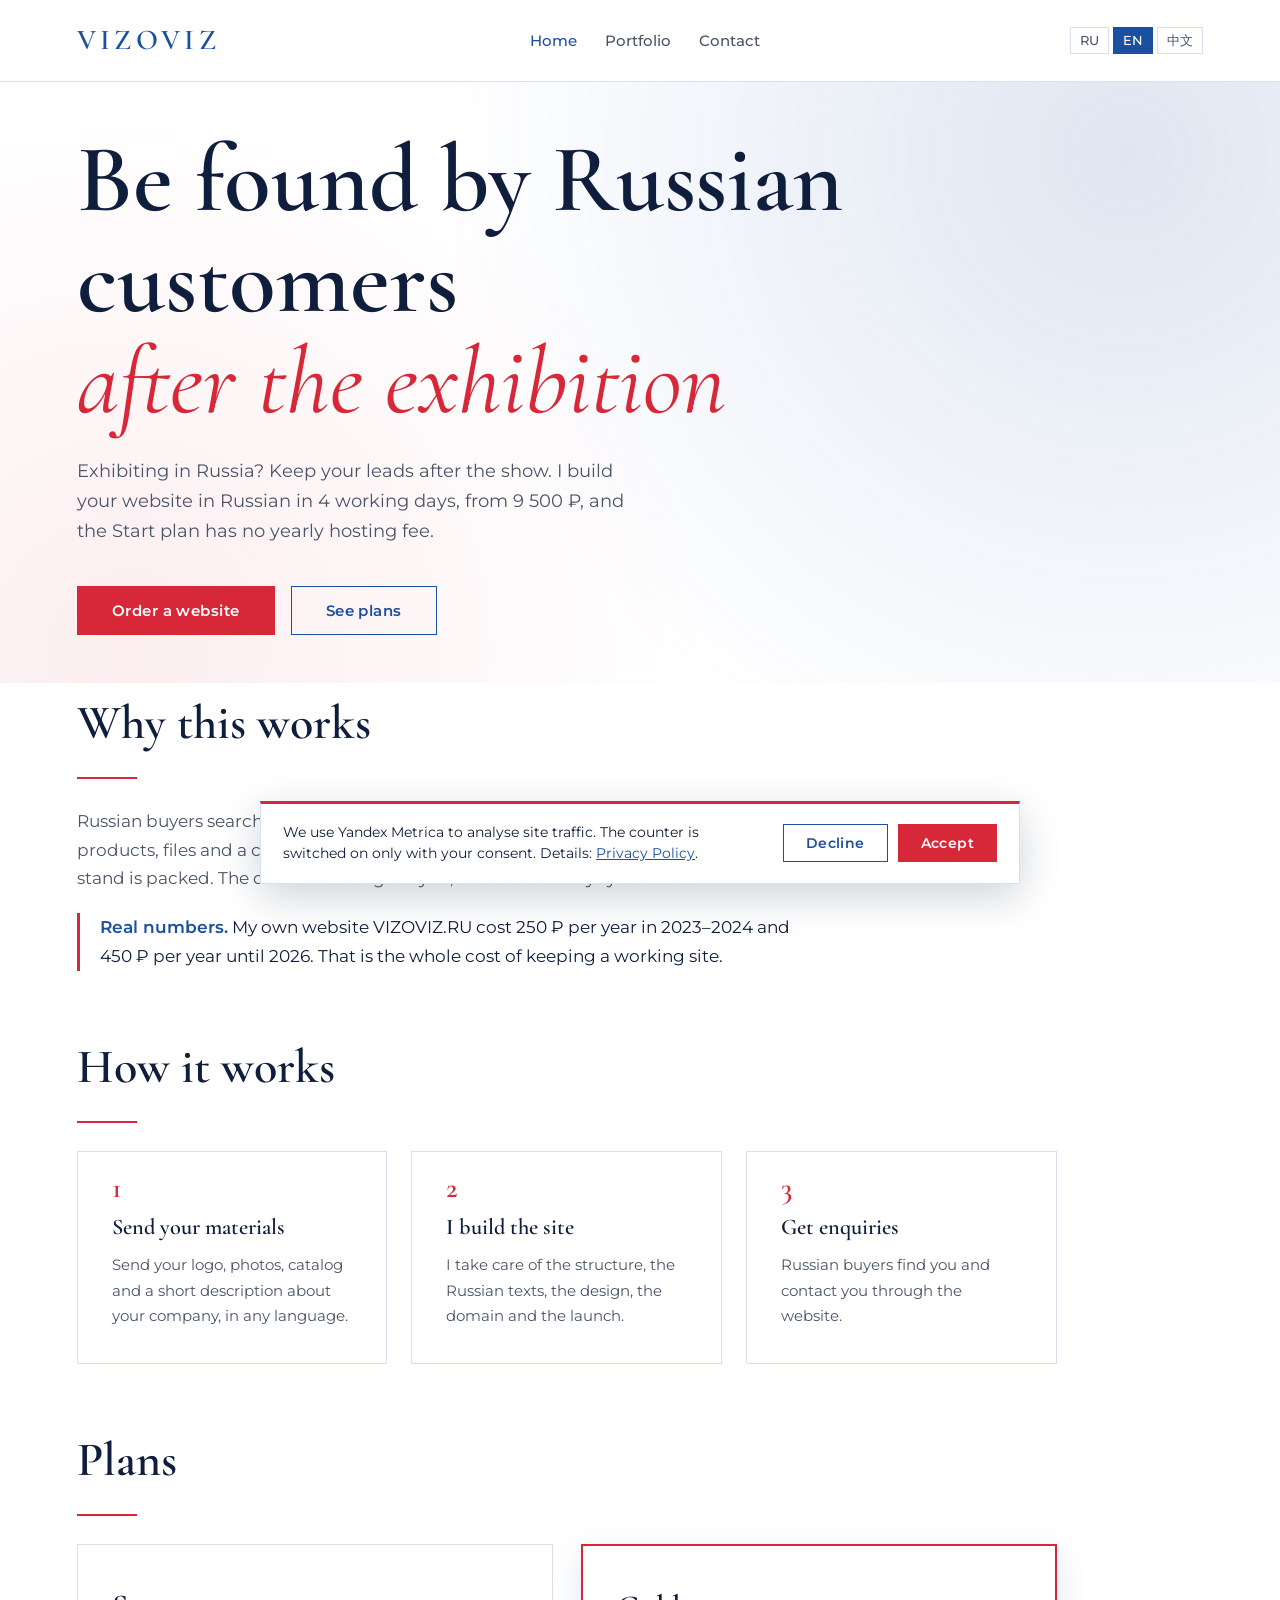
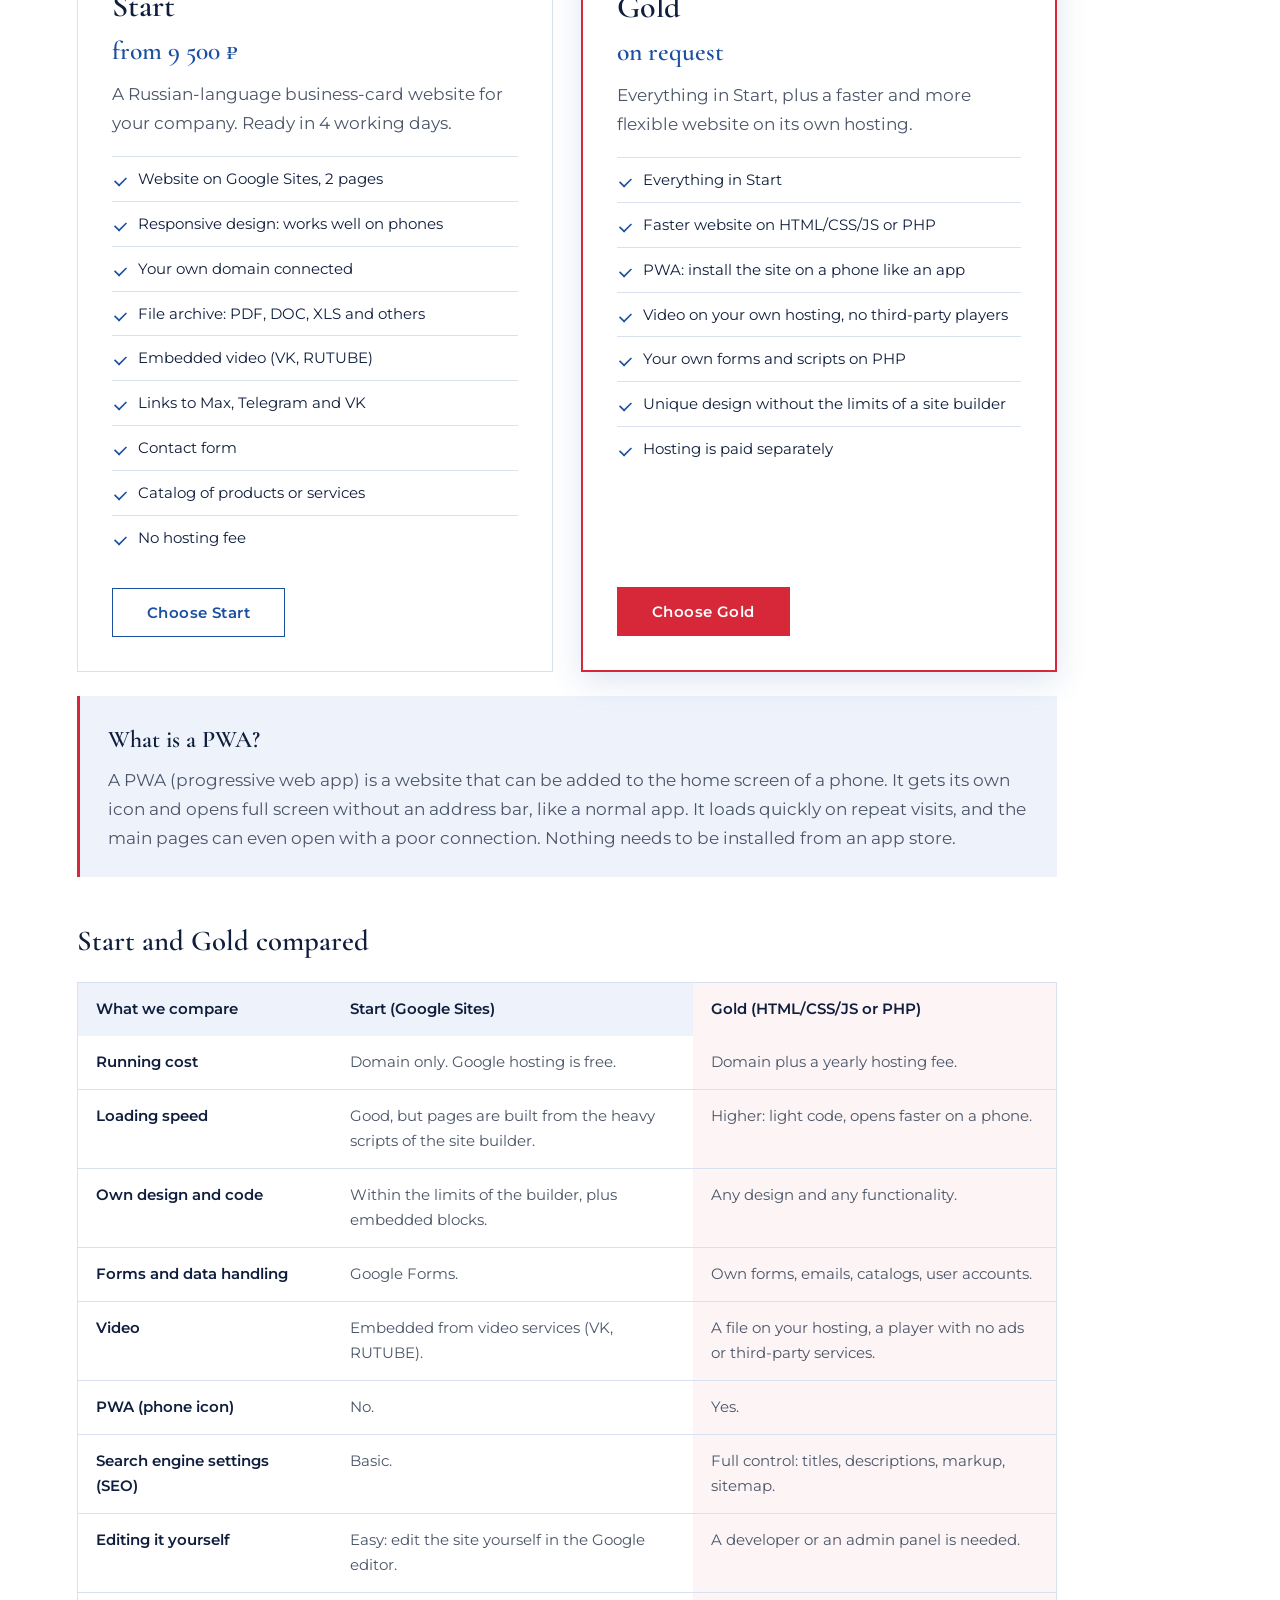
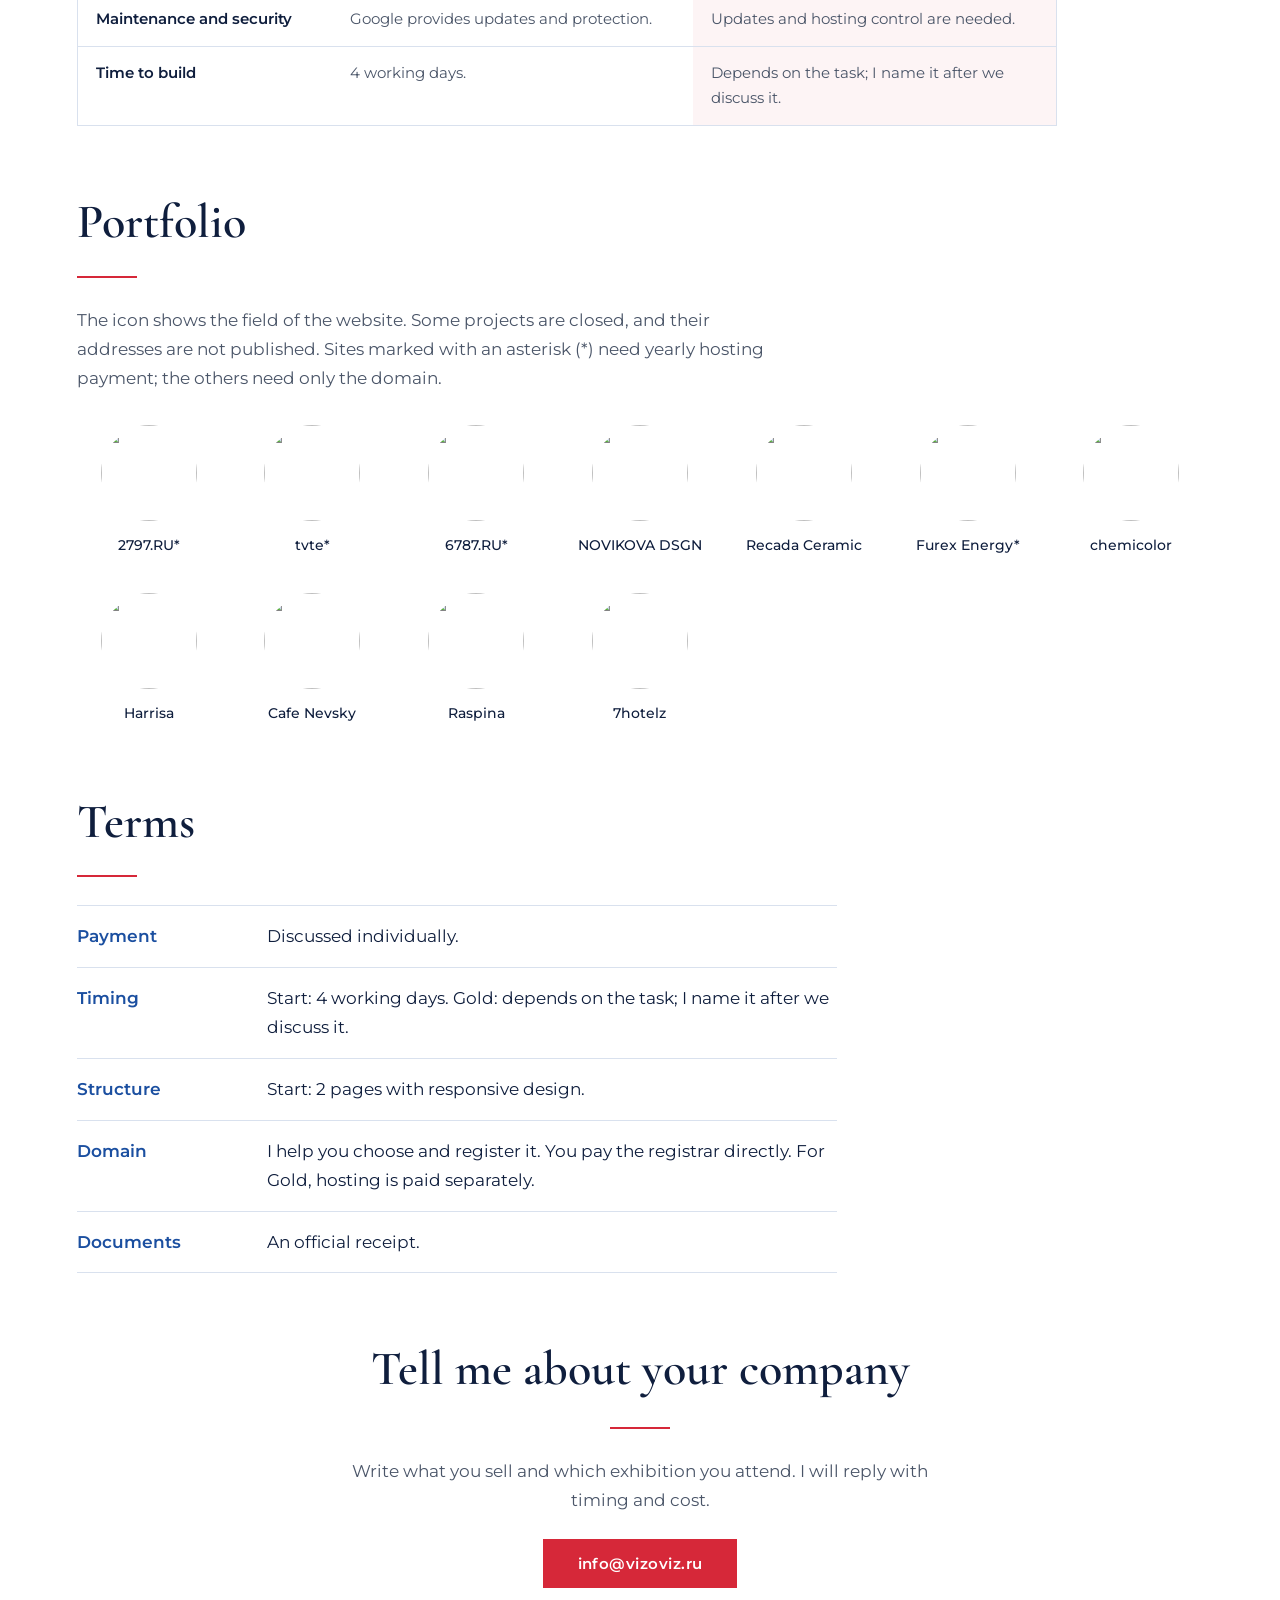
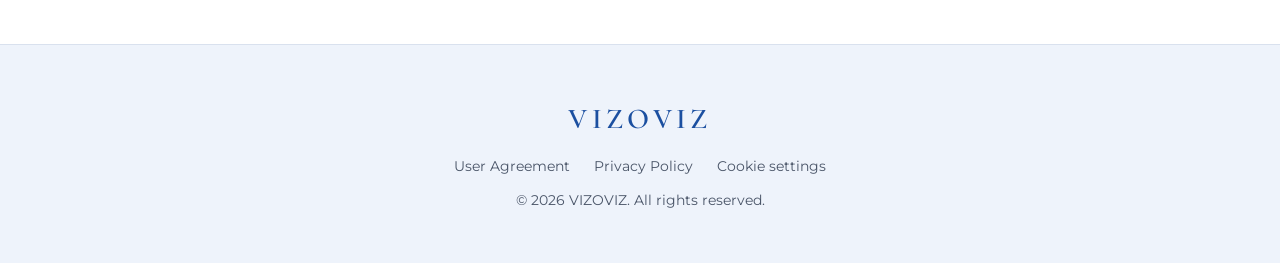
==== en/index.html @ 37b58700 "Initial commit" ====
<!DOCTYPE html>
<html lang="en">
<head>
<meta charset="utf-8">
<meta name="viewport" content="width=device-width, initial-scale=1">
<title>VIZOVIZ — Russian-language websites for exhibitors</title>
<meta name="description" content="Exhibiting in Russia? Get a website in Russian in 4 working days, from 9 500 ₽, so Russian buyers can find you after the show.">
<link rel="canonical" href="https://vizoviz.ru/en/">
<link rel="alternate" hreflang="ru" href="https://vizoviz.ru/">
<link rel="alternate" hreflang="en" href="https://vizoviz.ru/en/">
<link rel="alternate" hreflang="zh-Hans" href="https://vizoviz.ru/zh/">
<link rel="alternate" hreflang="x-default" href="https://vizoviz.ru/en/">
<meta property="og:title" content="VIZOVIZ — Russian-language websites for exhibitors">
<meta property="og:description" content="Exhibiting in Russia? Get a website in Russian in 4 working days, from 9 500 ₽, so Russian buyers can find you after the show.">
<meta property="og:type" content="website">
<meta property="og:url" content="https://vizoviz.ru/en/">
<link rel="icon" href="data:image/svg+xml,%3Csvg xmlns='http://www.w3.org/2000/svg' viewBox='0 0 100 100'%3E%3Crect width='100' height='100' fill='%231b4fa0'/%3E%3Ctext x='50' y='70' font-size='64' text-anchor='middle' fill='white' font-family='serif'%3EV%3C/text%3E%3C/svg%3E">
<link rel="preconnect" href="https://fonts.googleapis.com">
<link rel="preconnect" href="https://fonts.gstatic.com" crossorigin>
<link href="https://fonts.googleapis.com/css2?family=Cormorant+Garamond:ital,wght@0,400;0,600;1,400&family=Montserrat:wght@400;500;600&display=swap" rel="stylesheet">
<link rel="stylesheet" href="/style.css">
<script src="/app.js" defer></script>
</head>
<body>
<header class="nav">
  <a class="logo" href="/en/">VIZOVIZ</a>
  <nav aria-label="Main menu">
    <a href="/en/" class="active" aria-current="page">Home</a>
    <a href="/en/#portfolio">Portfolio</a>
    <a href="/en/#contact">Contact</a>
  </nav>
  <div class="lang" role="group" aria-label="Language">
    <a href="/" hreflang="ru" lang="ru">RU</a>
    <a href="/en/" hreflang="en" lang="en" class="on" aria-current="true">EN</a>
    <a href="/zh/" hreflang="zh-Hans" lang="zh-Hans">中文</a>
  </div>
</header>
<main>

<section class="hero">
  <h1>Be found by Russian customers<br><em>after the exhibition</em></h1>
  <p class="lead">Exhibiting in Russia? Keep your leads after the show. I build your website in Russian in 4 working days, from 9 500 ₽, and the Start plan has no yearly hosting fee.</p>
  <div class="actions">
    <a class="btn" href="#contact" data-goal="cta_order">Order a website</a>
    <a class="btn ghost" href="#tiers">See plans</a>
  </div>
</section>

<section class="section" id="video" hidden>
  <h2>In short</h2>
  <video class="intro" controls playsinline preload="none" poster="/video/poster.en.jpg">
    <source src="/video/intro.en.mp4" type="video/mp4">
    Your browser does not support video.
  </video>
</section>

<section class="section" id="why">
  <h2>Why this works</h2>
  <div class="why">
    <p>Russian buyers search and decide in Russian. A website in their language, with your products, files and a contact form, lets them find you and write to you long after your stand is packed. The domain belongs to you, and the site stays your asset.</p>
    <p class="proof"><strong>Real numbers.</strong> My own website VIZOVIZ.RU cost 250 ₽ per year in 2023–2024 and 450 ₽ per year until 2026. That is the whole cost of keeping a working site.</p>
  </div>
</section>

<section class="section" id="steps">
  <h2>How it works</h2>
  <ol class="steps">
    <li class="card"><h3>Send your materials</h3><p>Send your logo, photos, catalog and a short description about your company, in any language.</p></li>
    <li class="card"><h3>I build the site</h3><p>I take care of the structure, the Russian texts, the design, the domain and the launch.</p></li>
    <li class="card"><h3>Get enquiries</h3><p>Russian buyers find you and contact you through the website.</p></li>
  </ol>
</section>

<section class="section" id="tiers">
  <h2>Plans</h2>
  <div class="grid two">
    <article class="card tier">
      <h3>Start</h3>
      <p class="price">from 9 500 ₽</p>
      <p class="for">A Russian-language business-card website for your company. Ready in 4 working days.</p>
      <ul class="list">
        <li>Website on Google Sites, 2 pages</li>
        <li>Responsive design: works well on phones</li>
        <li>Your own domain connected</li>
        <li>File archive: PDF, DOC, XLS and others</li>
        <li>Embedded video (VK, RUTUBE)</li>
        <li>Links to Max, Telegram and VK</li>
        <li>Contact form</li>
        <li>Catalog of products or services</li>
        <li>No hosting fee</li>
      </ul>
      <a class="btn ghost" href="#contact" data-goal="tier_start">Choose Start</a>
    </article>
    <article class="card tier main">
      <h3>Gold</h3>
      <p class="price">on request</p>
      <p class="for">Everything in Start, plus a faster and more flexible website on its own hosting.</p>
      <ul class="list">
        <li>Everything in Start</li>
        <li>Faster website on HTML/CSS/JS or PHP</li>
        <li>PWA: install the site on a phone like an app</li>
        <li>Video on your own hosting, no third-party players</li>
        <li>Your own forms and scripts on PHP</li>
        <li>Unique design without the limits of a site builder</li>
        <li>Hosting is paid separately</li>
      </ul>
      <a class="btn" href="#contact" data-goal="tier_gold">Choose Gold</a>
    </article>
  </div>

  <aside class="pwa">
    <h3>What is a PWA?</h3>
    <p>A PWA (progressive web app) is a website that can be added to the home screen of a phone. It gets its own icon and opens full screen without an address bar, like a normal app. It loads quickly on repeat visits, and the main pages can even open with a poor connection. Nothing needs to be installed from an app store.</p>
  </aside>

  <h3 class="sub" id="compare">Start and Gold compared</h3>
  <div class="tablewrap">
    <table class="cmp">
      <thead><tr><th scope="col">What we compare</th><th scope="col">Start (Google Sites)</th><th scope="col">Gold (HTML/CSS/JS or PHP)</th></tr></thead>
      <tbody>
        <tr><th scope="row">Running cost</th><td>Domain only. Google hosting is free.</td><td>Domain plus a yearly hosting fee.</td></tr>
        <tr><th scope="row">Loading speed</th><td>Good, but pages are built from the heavy scripts of the site builder.</td><td>Higher: light code, opens faster on a phone.</td></tr>
        <tr><th scope="row">Own design and code</th><td>Within the limits of the builder, plus embedded blocks.</td><td>Any design and any functionality.</td></tr>
        <tr><th scope="row">Forms and data handling</th><td>Google Forms.</td><td>Own forms, emails, catalogs, user accounts.</td></tr>
        <tr><th scope="row">Video</th><td>Embedded from video services (VK, RUTUBE).</td><td>A file on your hosting, a player with no ads or third-party services.</td></tr>
        <tr><th scope="row">PWA (phone icon)</th><td>No.</td><td>Yes.</td></tr>
        <tr><th scope="row">Search engine settings (SEO)</th><td>Basic.</td><td>Full control: titles, descriptions, markup, sitemap.</td></tr>
        <tr><th scope="row">Editing it yourself</th><td>Easy: edit the site yourself in the Google editor.</td><td>A developer or an admin panel is needed.</td></tr>
        <tr><th scope="row">Maintenance and security</th><td>Google provides updates and protection.</td><td>Updates and hosting control are needed.</td></tr>
        <tr><th scope="row">Time to build</th><td>4 working days.</td><td>Depends on the task; I name it after we discuss it.</td></tr>
      </tbody>
    </table>
  </div>
</section>

<section class="section" id="portfolio">
  <h2>Portfolio</h2>
  <p class="note">The icon shows the field of the website. Some projects are closed, and their addresses are not published. Sites marked with an asterisk (*) need yearly hosting payment; the others need only the domain.</p>
  <ul class="works">
    <li>
      <a class="work" href="https://www.2797.ru" target="_blank" rel="noopener">
        <img src="/img/piterly.png" alt="" width="96" height="96" loading="lazy">
        <span class="wname">2797.RU*</span>
      </a>
    </li>
    <li>
      <a class="work" href="https://www.tvte.ru" target="_blank" rel="noopener">
        <img src="/img/tvte.png" alt="" width="96" height="96" loading="lazy">
        <span class="wname">tvte*</span>
      </a>
    </li>
    <li>
      <a class="work" href="https://www.6787.ru" target="_blank" rel="noopener">
        <img src="/img/nail.png" alt="" width="96" height="96" loading="lazy">
        <span class="wname">6787.RU*</span>
      </a>
    </li>
    <li>
      <a class="work" href="https://sites.google.com/view/ksenianovikova/home" target="_blank" rel="noopener">
        <img src="/img/woman.png" alt="" width="96" height="96" loading="lazy">
        <span class="wname">NOVIKOVA DSGN</span>
      </a>
    </li>
    <li>
      <a class="work" href="https://sites.google.com/view/recadaceramic/home" target="_blank" rel="noopener">
        <img src="/img/tiles.png" alt="" width="96" height="96" loading="lazy">
        <span class="wname">Recada Ceramic</span>
      </a>
    </li>
    <li>
      <a class="work" href="https://www.furexenergy.ru" target="_blank" rel="noopener">
        <img src="/img/pipe.png" alt="" width="96" height="96" loading="lazy">
        <span class="wname">Furex Energy*</span>
      </a>
    </li>
    <li>
      <a class="work" href="https://sites.google.com/view/chemicolor/home" target="_blank" rel="noopener">
        <img src="/img/pen.png" alt="" width="96" height="96" loading="lazy">
        <span class="wname">chemicolor</span>
      </a>
    </li>
    <li>
      <a class="work" href="https://sites.google.com/view/tunisianharrisa/Home" target="_blank" rel="noopener">
        <img src="/img/jam.png" alt="" width="96" height="96" loading="lazy">
        <span class="wname">Harrisa</span>
      </a>
    </li>
    <li>
      <a class="work" href="https://sites.google.com/view/cafenevsky/home" target="_blank" rel="noopener">
        <img src="/img/cafe.png" alt="" width="96" height="96" loading="lazy">
        <span class="wname">Cafe Nevsky</span>
      </a>
    </li>
    <li>
      <a class="work" href="https://sites.google.com/view/raspinaru/home" target="_blank" rel="noopener">
        <img src="/img/dress.png" alt="" width="96" height="96" loading="lazy">
        <span class="wname">Raspina</span>
      </a>
    </li>
    <li>
      <a class="work" href="https://sites.google.com/view/sevenhotels/home" target="_blank" rel="noopener">
        <img src="/img/hotel.png" alt="" width="96" height="96" loading="lazy">
        <span class="wname">7hotelz</span>
      </a>
    </li>
  </ul>
</section>

<section class="section" id="conditions">
  <h2>Terms</h2>
  <dl class="cond">
    <div><dt>Payment</dt><dd>Discussed individually.</dd></div>
    <div><dt>Timing</dt><dd>Start: 4 working days. Gold: depends on the task; I name it after we discuss it.</dd></div>
    <div><dt>Structure</dt><dd>Start: 2 pages with responsive design.</dd></div>
    <div><dt>Domain</dt><dd>I help you choose and register it. You pay the registrar directly. For Gold, hosting is paid separately.</dd></div>
    <div><dt>Documents</dt><dd>An official receipt.</dd></div>
  </dl>
</section>

<section class="section about" id="contact">
  <h2>Tell me about your company</h2>
  <p>Write what you sell and which exhibition you attend. I will reply with timing and cost.</p>
  <a class="btn" href="#contact" data-mail data-u="info" data-d="vizoviz.ru" data-goal="email_click">info [at] vizoviz [dot] ru</a>
</section>

</main>
<footer>
  <span class="logo">VIZOVIZ</span>
  <p class="foot-links">
    <a href="/en/terms.html">User Agreement</a>
    <a href="/en/privacy.html">Privacy Policy</a>
    <button type="button" class="linkbtn" id="cookie-settings">Cookie settings</button>
  </p>
  <p>© <span data-year>2026</span> VIZOVIZ. All rights reserved.</p>
</footer>

<div class="cookie" id="cookie" role="dialog" aria-live="polite" hidden>
  <p>We use Yandex Metrica to analyse site traffic. The counter is switched on only with your consent. Details: <a href="/en/privacy.html">Privacy Policy</a>.</p>
  <div class="cookie-actions">
    <button type="button" class="btn ghost" id="cookie-no">Decline</button>
    <button type="button" class="btn" id="cookie-yes">Accept</button>
  </div>
</div>
</body>
</html>
---- style.css ----
:root{
  --bg:#ffffff;       /* white page */
  --panel:#ffffff;
  --alt:#eef3fb;      /* very light blue: bands, table header, footer */
  --text:#0f1e3d;     /* dark navy */
  --muted:#4a5568;
  --accent:#d62839;   /* red: buttons, underlines, hero phrase */
  --accent-d:#1b4fa0; /* blue: links, logo, check marks */
  --line:#d9e1ee;
}
*{box-sizing:border-box;margin:0;padding:0}
html{scroll-behavior:smooth;scroll-padding-top:90px}
body{background:var(--bg);color:var(--text);font:400 17px/1.7 'Montserrat',sans-serif}
h1,h2,h3,.logo{font-family:'Cormorant Garamond',serif;font-weight:600}
a{color:inherit;text-decoration:none}
:focus-visible{outline:2px solid var(--accent-d);outline-offset:3px}

/* nav */
.nav{position:sticky;top:0;z-index:10;display:flex;justify-content:space-between;align-items:center;flex-wrap:wrap;gap:8px 24px;
  padding:16px 6vw;background:rgba(255,255,255,.94);backdrop-filter:blur(10px);border-bottom:1px solid var(--line)}
.logo{font-size:1.8rem;letter-spacing:.15em;color:var(--accent-d)}
.nav nav{display:flex;flex-wrap:wrap;gap:6px 28px}
.nav nav a{font-size:.95rem;font-weight:500;color:var(--muted);transition:color .3s}
.nav nav a:hover,.nav nav a.active{color:var(--accent-d)}

/* hero */
.hero{min-height:62vh;display:flex;flex-direction:column;justify-content:center;align-items:flex-start;
  padding:48px 6vw;background:radial-gradient(circle at 88% 12%,rgba(27,79,160,.14),transparent 55%),radial-gradient(circle at 10% 95%,rgba(214,40,57,.08),transparent 45%)}
.hero>*{animation:rise .9s both}
.hero>:nth-child(2){animation-delay:.15s}.hero>:nth-child(3){animation-delay:.3s}
@keyframes rise{from{opacity:0;transform:translateY(24px)}to{opacity:1;transform:none}}
.hero h1{font-size:clamp(2.8rem,8vw,6rem);line-height:1.05;margin:0 0 24px}
.hero em{color:var(--accent);font-style:italic;font-weight:400}
.lead{max-width:580px;color:var(--muted);font-size:1.1rem;margin-bottom:40px}
.actions{display:flex;flex-wrap:wrap;gap:16px}

.btn{display:inline-block;padding:14px 34px;border:1px solid var(--accent);background:var(--accent);color:#fff;
  font:600 .95rem 'Montserrat';letter-spacing:.03em;cursor:pointer;transition:background .3s,color .3s}
.btn:hover{background:#b81f2f;border-color:#b81f2f}
.btn.ghost{background:transparent;color:var(--accent-d);border-color:var(--accent-d)}
.btn.ghost:hover{background:var(--accent-d);color:#fff}

/* sections */
.section{padding:56px 6vw}
.section+.section{padding-top:0}
.section h2{font-size:clamp(2rem,4vw,3rem);margin-bottom:28px}
.section h2::after{content:'';display:block;width:60px;height:2px;background:var(--accent);margin-top:12px}
.why{max-width:720px;display:grid;gap:20px;color:var(--muted)}
.proof{padding-left:20px;border-left:3px solid var(--accent);color:var(--text)}
.proof strong{font-weight:600;color:var(--accent-d)}

/* video */
.intro{display:block;width:100%;max-width:860px;aspect-ratio:16/9;background:#000;border:1px solid var(--line)}

/* tiers */
.grid{display:grid;grid-template-columns:repeat(auto-fit,minmax(270px,1fr));gap:28px;align-items:stretch}
.grid.two{grid-template-columns:repeat(auto-fit,minmax(300px,1fr));max-width:980px}
.card{background:var(--panel);padding:34px;border:1px solid var(--line)}
.tier{display:flex;flex-direction:column}
.tier.main{border:2px solid var(--accent);box-shadow:0 10px 30px rgba(27,79,160,.14)}
.tier h3{font-size:2rem}
.price{font:600 1.6rem 'Cormorant Garamond',serif;color:var(--accent-d);margin:2px 0 14px}
.for{color:var(--muted);margin-bottom:18px}
.list{list-style:none;margin-bottom:28px;flex:1}
.list li{padding:9px 0 9px 26px;border-top:1px solid var(--line);font-size:.95rem;position:relative}
.list li::before{content:'';position:absolute;left:4px;top:1.05em;width:7px;height:12px;border:solid var(--accent-d);border-width:0 2px 2px 0;transform:rotate(45deg) scale(.8);transform-origin:center}
.tier .btn{align-self:flex-start}

.pwa{max-width:980px;margin-top:24px;padding:24px 28px;background:var(--alt);border-left:3px solid var(--accent)}
.pwa h3{font-size:1.5rem;margin-bottom:6px}
.pwa p{color:var(--muted)}
.sub{font-size:1.8rem;margin:40px 0 16px}

/* comparison table */
.tablewrap{max-width:980px;overflow-x:auto;border:1px solid var(--line);background:var(--panel)}
.cmp{width:100%;border-collapse:collapse;font-size:.92rem;min-width:620px}
.cmp th,.cmp td{padding:14px 18px;text-align:left;vertical-align:top;border-bottom:1px solid var(--line)}
.cmp thead th{background:var(--alt);font-weight:600;color:var(--text)}
.cmp tbody th{font-weight:600;width:26%}
.cmp td{color:var(--muted)}
.cmp tr:last-child th,.cmp tr:last-child td{border-bottom:0}
.cmp thead th:last-child,.cmp td:last-child{background:rgba(214,40,57,.05)}

/* portfolio */
.note{max-width:720px;color:var(--muted);margin:0 0 32px}
.works{list-style:none;display:grid;grid-template-columns:repeat(auto-fill,minmax(140px,1fr));gap:36px 20px}
.work{display:flex;flex-direction:column;align-items:center;gap:12px;text-align:center}
a.work:hover .wname{color:var(--accent-d);text-decoration:underline}
.work img,.mono{width:96px;height:96px;border-radius:50%;object-fit:cover}
.mono{display:grid;place-items:center;border:2px solid var(--accent);color:var(--accent-d);font:600 2.4rem 'Cormorant Garamond',serif;background:var(--panel)}
.wname{font-size:.9rem;font-weight:500;color:var(--text);transition:color .3s}

/* conditions */
.cond{max-width:760px;display:grid;gap:0}
.cond div{display:grid;grid-template-columns:170px 1fr;gap:20px;padding:16px 0;border-top:1px solid var(--line)}
.cond div:last-child{border-bottom:1px solid var(--line)}
.cond dt{color:var(--accent-d);font-weight:600}

.about{text-align:center;max-width:760px;margin:auto}
.about h2::after{margin:16px auto 0}
.about p{color:var(--muted);margin-bottom:24px}

/* contact + legal pages */
.narrow{max-width:700px;margin:auto}
.narrow h1{font-size:clamp(2.2rem,5vw,3.5rem);margin:0 0 36px}
.form label{display:block;margin-bottom:22px;font-size:.92rem;font-weight:500;color:var(--muted)}
.form input,.form textarea,.form select{width:100%;margin-top:8px;padding:14px;background:var(--panel);border:1px solid #c3cfe2;
  color:var(--text);font:400 1rem 'Montserrat';transition:border-color .3s}
.form input:focus,.form textarea:focus,.form select:focus{outline:none;border-color:var(--accent-d);box-shadow:0 0 0 3px rgba(27,79,160,.25)}
.form .check{display:flex;gap:12px;align-items:flex-start;font-size:.9rem;line-height:1.6}
.form .check span{flex:1;min-width:0}
.form .check input{width:auto;margin-top:5px;accent-color:var(--accent-d)}
.form .check a{color:var(--accent-d);text-decoration:underline}
.hp{position:absolute;left:-9999px}
.notice{padding:14px 18px;margin-bottom:24px;border-left:4px solid}
.good{border-color:#2e7d32;background:#e8f5e9}.bad{border-color:#c62828;background:#fdecea}
.prose h2{font-size:1.6rem;margin:32px 0 8px}
.prose h2::after{display:none}
.prose p{color:var(--muted)}
.prose p+p{margin-top:12px}
.prose a{color:var(--accent-d);text-decoration:underline}
.prose .meta{font-size:.85rem;margin:-20px 0 24px}

footer{text-align:center;padding:50px 6vw;background:var(--alt);border-top:1px solid var(--line);color:var(--muted);font-size:.9rem}
footer p{margin-top:10px}
.foot-links{display:flex;flex-wrap:wrap;justify-content:center;gap:6px 24px}
footer a:hover{color:var(--accent-d);text-decoration:underline}

@media(max-width:600px){
  body{font-size:16px}
  .section{padding:40px 6vw}
  .nav nav{gap:6px 18px}
  .cond div{grid-template-columns:1fr;gap:2px}
  .card{padding:26px}
}
@media(prefers-reduced-motion:reduce){
  html{scroll-behavior:auto}
  .hero>*{animation:none}
  *{transition:none!important}
}

/* language switcher */
.lang{display:flex;gap:4px}
.lang a{padding:2px 9px;font-size:.8rem;font-weight:500;color:var(--muted);border:1px solid var(--line)}
.lang a:hover{color:var(--accent-d);border-color:var(--accent-d)}
.lang a.on{background:var(--accent-d);border-color:var(--accent-d);color:#fff}

/* how it works */
.steps{list-style:none;display:grid;grid-template-columns:repeat(auto-fit,minmax(240px,1fr));gap:24px;max-width:980px;counter-reset:s}
.steps .card{counter-increment:s;position:relative;padding-top:56px}
.steps .card::before{content:counter(s);position:absolute;top:18px;left:34px;font:600 1.8rem 'Cormorant Garamond',serif;color:var(--accent)}
.steps h3{font-size:1.4rem;margin-bottom:6px}
.steps p{color:var(--muted);font-size:.95rem}

/* Chinese: system fonts (Google Fonts is unreliable in China) */
html[lang="zh-Hans"] body,html[lang="zh-Hans"] h1,html[lang="zh-Hans"] h2,html[lang="zh-Hans"] h3,html[lang="zh-Hans"] .logo,
html[lang="zh-Hans"] .btn,html[lang="zh-Hans"] .price,html[lang="zh-Hans"] .mono,html[lang="zh-Hans"] .form input,
html[lang="zh-Hans"] .form textarea,html[lang="zh-Hans"] .form select{font-family:"PingFang SC","Hiragino Sans GB","Microsoft YaHei","Noto Sans SC",sans-serif}
html[lang="zh-Hans"] h1,html[lang="zh-Hans"] h2,html[lang="zh-Hans"] h3{font-weight:700}
html[lang="zh-Hans"] .hero em{font-style:normal}

/* cookie notice */
.cookie{position:fixed;left:16px;right:16px;bottom:16px;z-index:20;max-width:760px;margin:auto;display:flex;flex-wrap:wrap;align-items:center;gap:12px 24px;
  padding:18px 22px;background:var(--panel);border:1px solid var(--line);border-top:3px solid var(--accent);box-shadow:0 12px 40px rgba(15,30,61,.2);font-size:.9rem;line-height:1.5}
.cookie[hidden]{display:none}
.cookie p{flex:1 1 320px}
.cookie a{color:var(--accent-d);text-decoration:underline}
.cookie-actions{display:flex;gap:10px}
.cookie .btn{padding:10px 22px;font-size:.85rem}
.linkbtn{background:none;border:0;padding:0;font:inherit;color:inherit;cursor:pointer}
.linkbtn:hover{color:var(--accent-d);text-decoration:underline}

/* static version */
[hidden]{display:none!important}
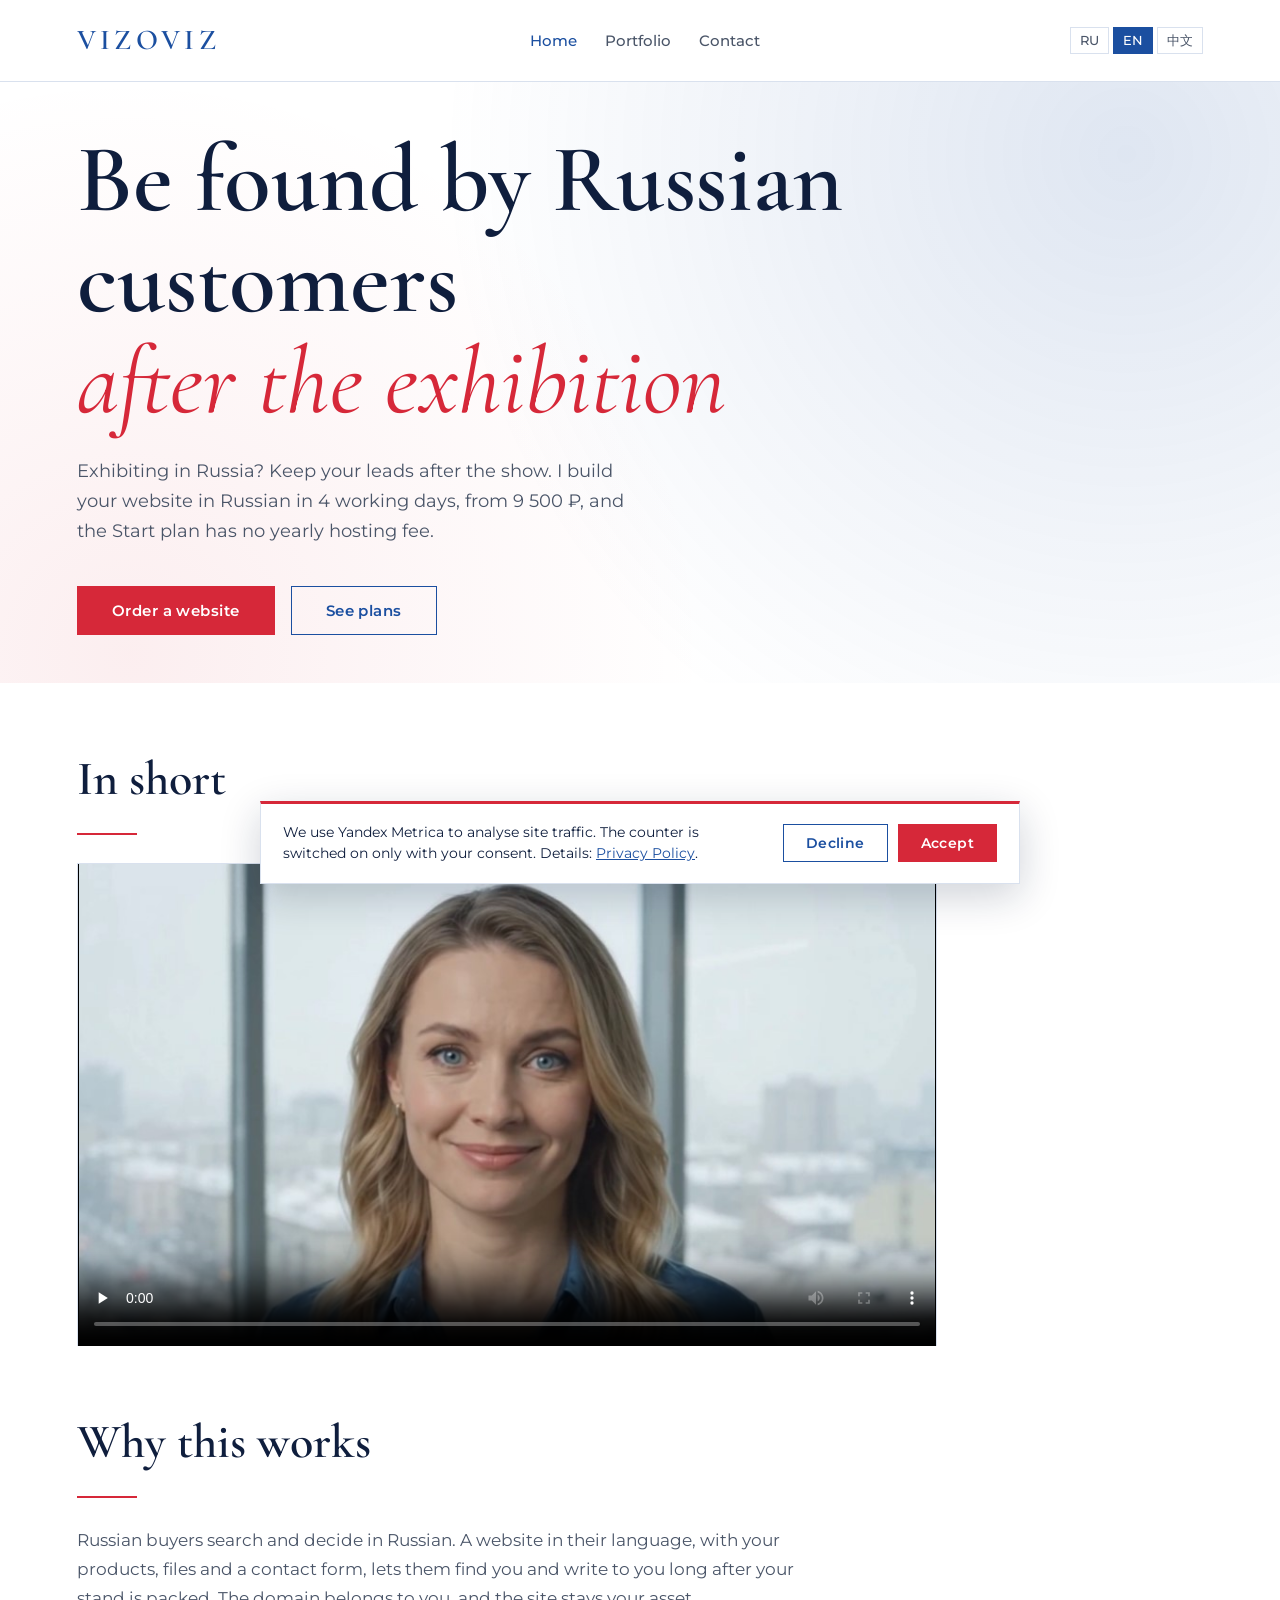
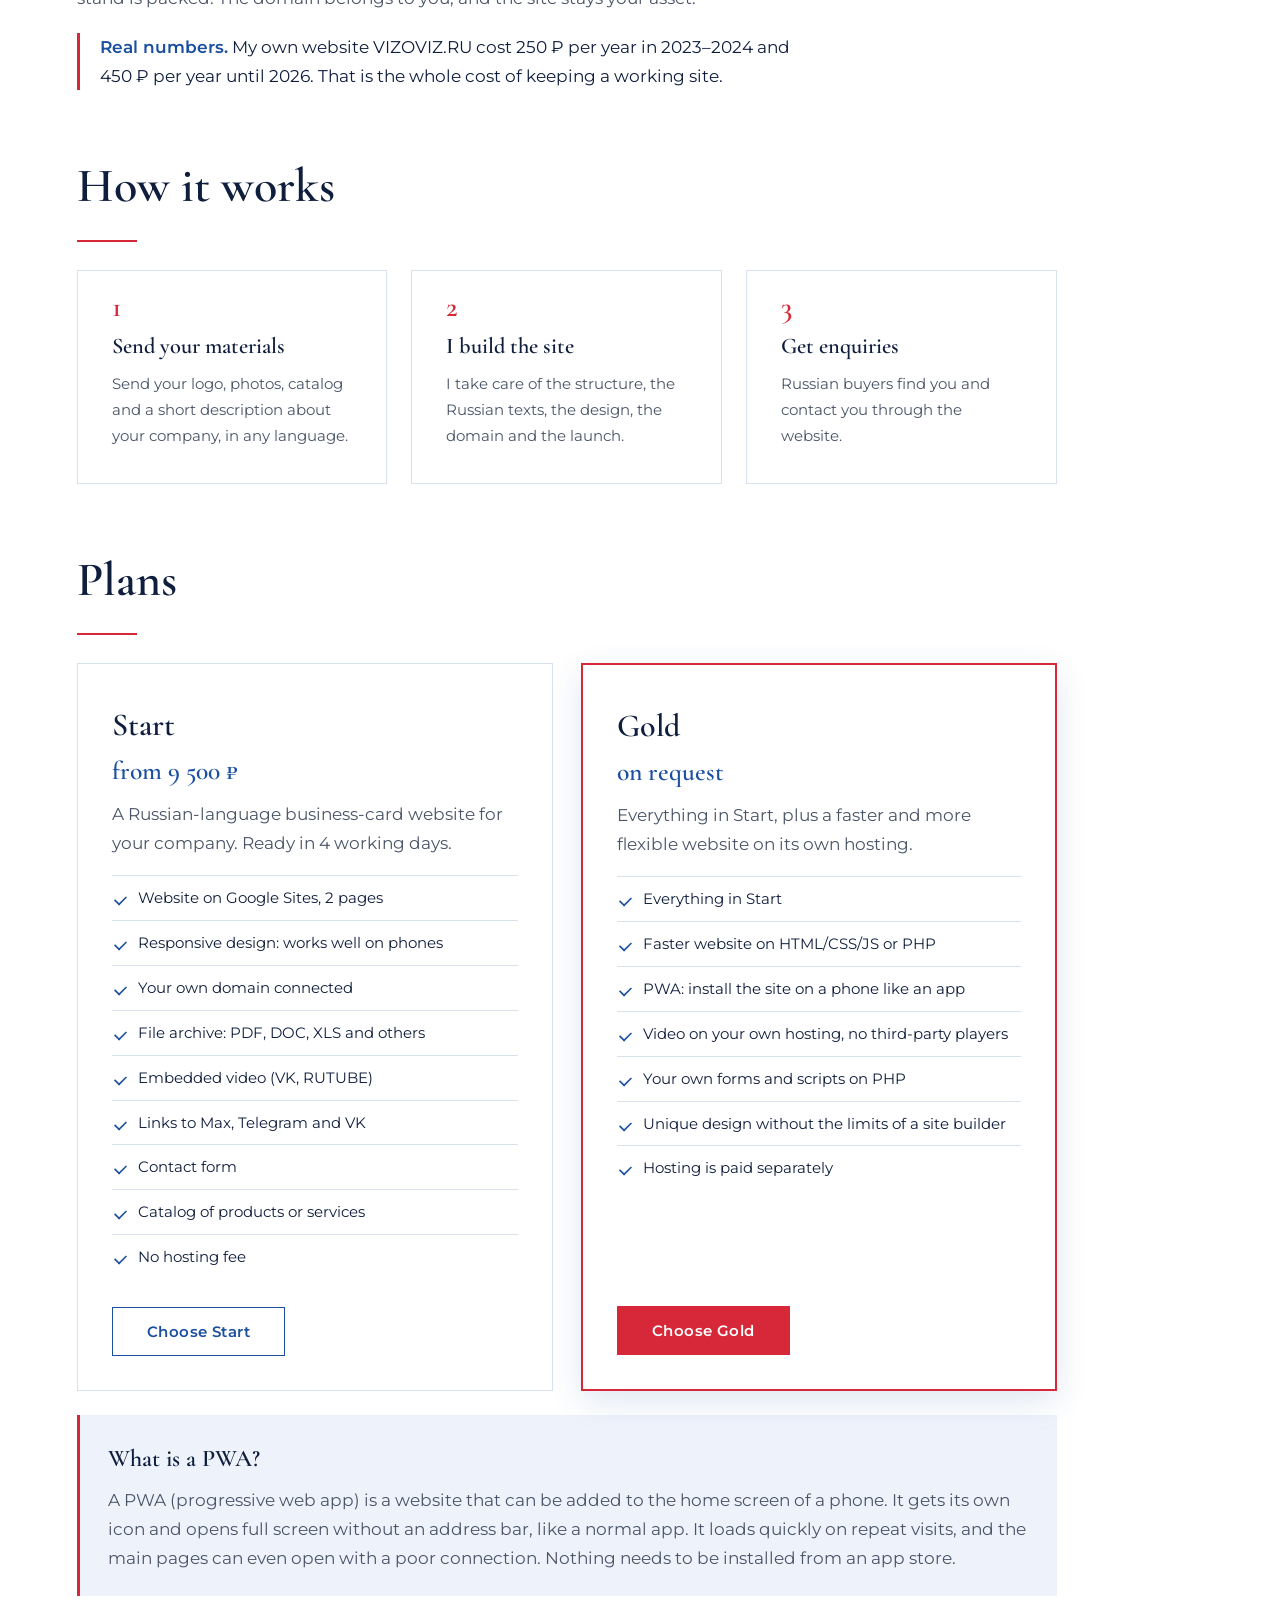
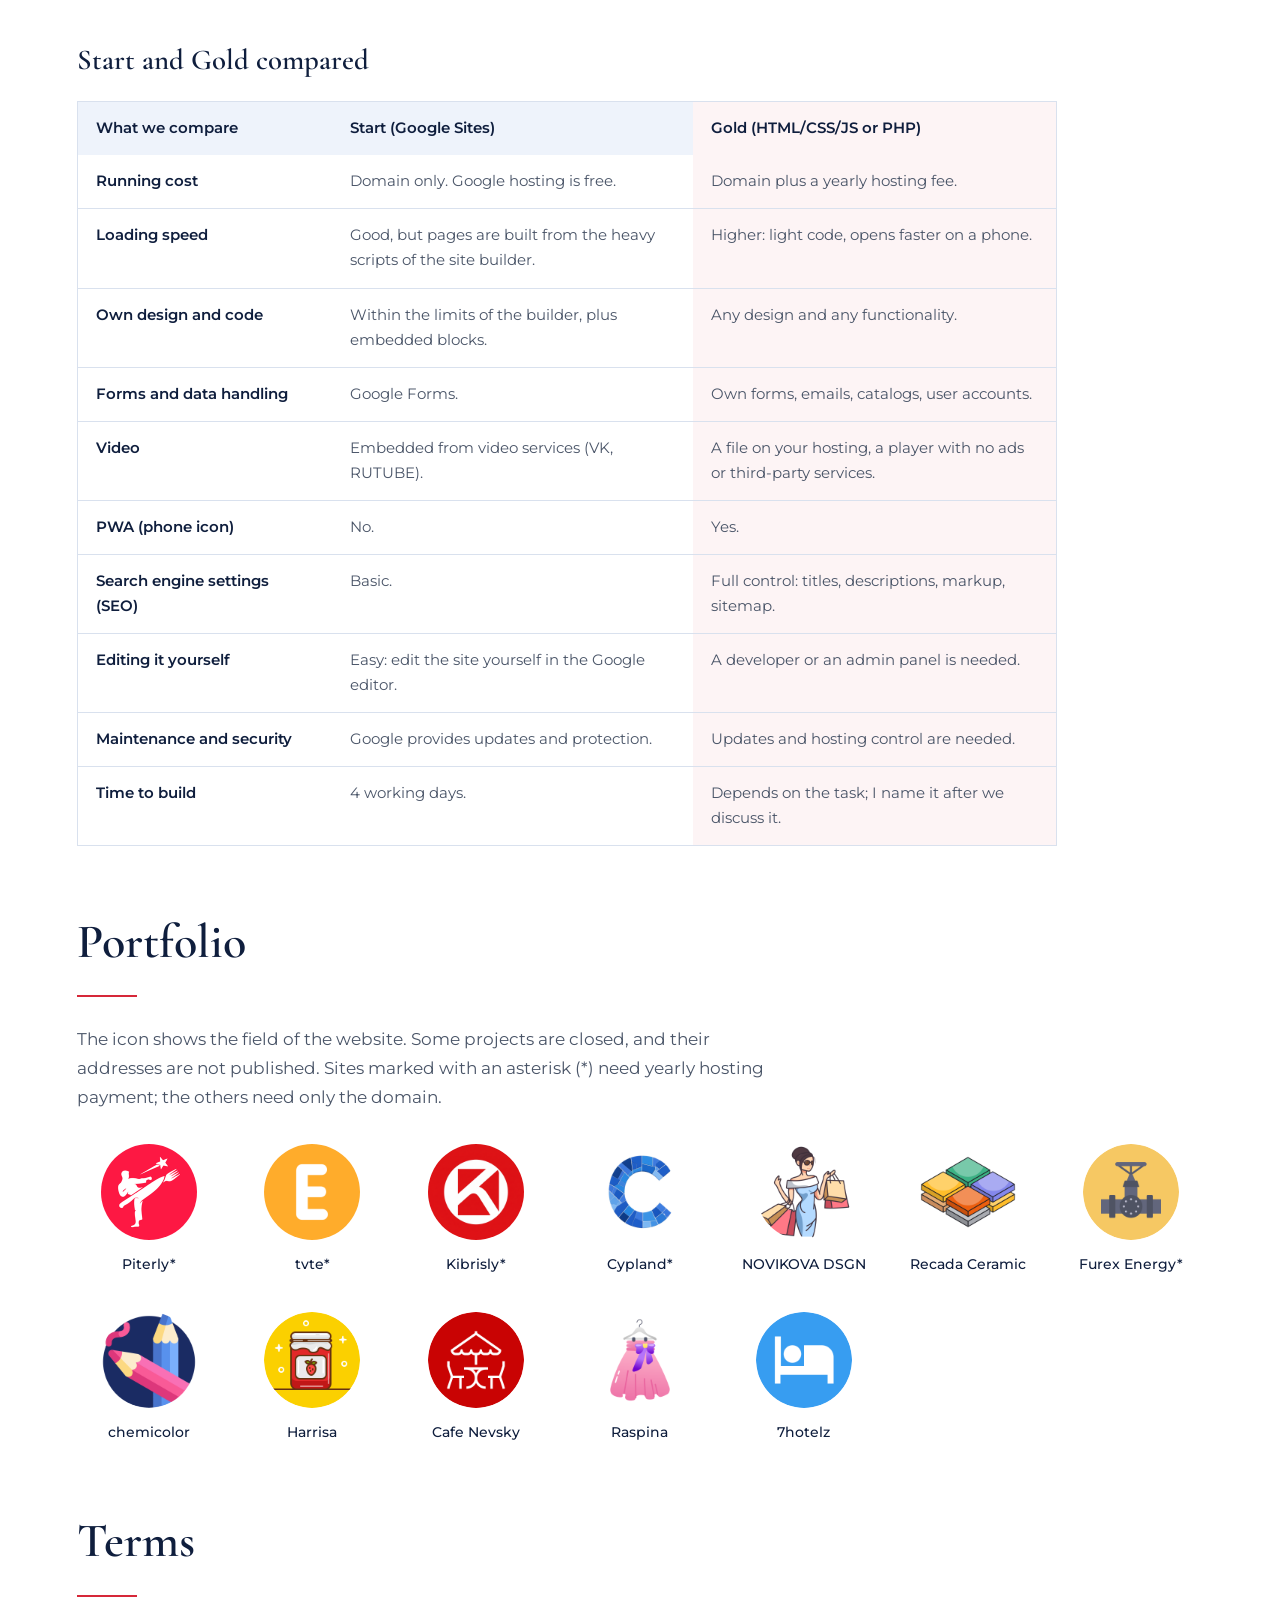
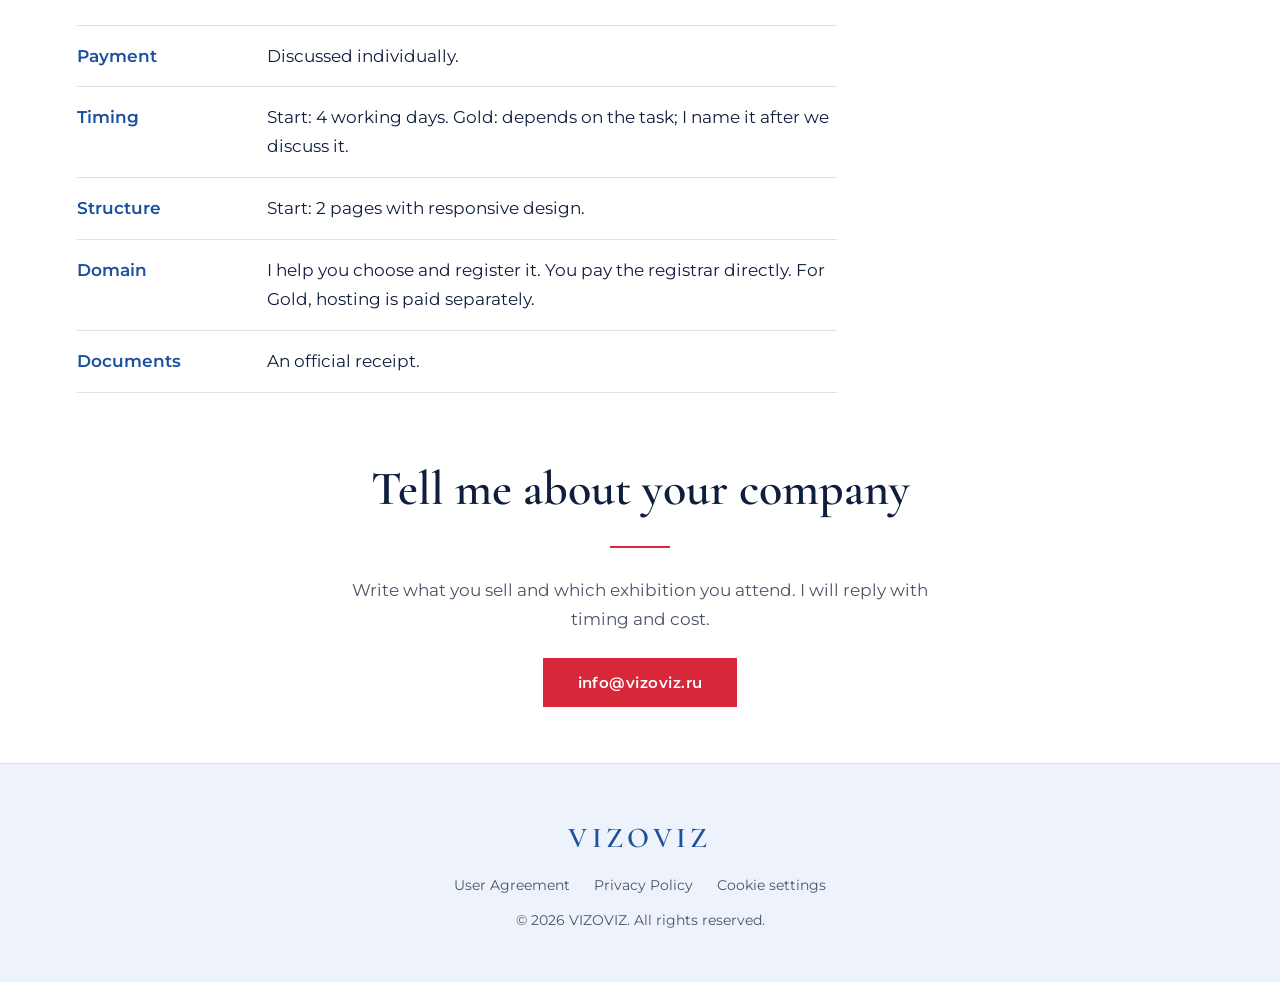
==== commit 5412fc39: "adding new icons" ====
--- a/en/index.html
+++ b/en/index.html
@@ -5,34 +5,34 @@
 <meta name="viewport" content="width=device-width, initial-scale=1">
 <title>VIZOVIZ — Russian-language websites for exhibitors</title>
 <meta name="description" content="Exhibiting in Russia? Get a website in Russian in 4 working days, from 9 500 ₽, so Russian buyers can find you after the show.">
-<link rel="canonical" href="https://vizoviz.ru/en/">
-<link rel="alternate" hreflang="ru" href="https://vizoviz.ru/">
-<link rel="alternate" hreflang="en" href="https://vizoviz.ru/en/">
-<link rel="alternate" hreflang="zh-Hans" href="https://vizoviz.ru/zh/">
-<link rel="alternate" hreflang="x-default" href="https://vizoviz.ru/en/">
+<link rel="canonical" href="https://vizoviz.ru../en/">
+<link rel="alternate" hreflang="ru" href="https://vizoviz.ru../">
+<link rel="alternate" hreflang="en" href="https://vizoviz.ru../en/">
+<link rel="alternate" hreflang="zh-Hans" href="https://vizoviz.ru../zh/">
+<link rel="alternate" hreflang="x-default" href="https://vizoviz.ru../en/">
 <meta property="og:title" content="VIZOVIZ — Russian-language websites for exhibitors">
 <meta property="og:description" content="Exhibiting in Russia? Get a website in Russian in 4 working days, from 9 500 ₽, so Russian buyers can find you after the show.">
 <meta property="og:type" content="website">
-<meta property="og:url" content="https://vizoviz.ru/en/">
+<meta property="og:url" content="https://vizoviz.ru../en/">
 <link rel="icon" href="data:image/svg+xml,%3Csvg xmlns='http://www.w3.org/2000/svg' viewBox='0 0 100 100'%3E%3Crect width='100' height='100' fill='%231b4fa0'/%3E%3Ctext x='50' y='70' font-size='64' text-anchor='middle' fill='white' font-family='serif'%3EV%3C/text%3E%3C/svg%3E">
 <link rel="preconnect" href="https://fonts.googleapis.com">
 <link rel="preconnect" href="https://fonts.gstatic.com" crossorigin>
 <link href="https://fonts.googleapis.com/css2?family=Cormorant+Garamond:ital,wght@0,400;0,600;1,400&family=Montserrat:wght@400;500;600&display=swap" rel="stylesheet">
-<link rel="stylesheet" href="/style.css">
-<script src="/app.js" defer></script>
+<link rel="stylesheet" href="../style.css">
+<script src="../app.js" defer></script>
 </head>
 <body>
 <header class="nav">
-  <a class="logo" href="/en/">VIZOVIZ</a>
+  <a class="logo" href="../en/">VIZOVIZ</a>
   <nav aria-label="Main menu">
-    <a href="/en/" class="active" aria-current="page">Home</a>
-    <a href="/en/#portfolio">Portfolio</a>
-    <a href="/en/#contact">Contact</a>
+    <a href="../en/" class="active" aria-current="page">Home</a>
+    <a href="../en/#portfolio">Portfolio</a>
+    <a href="../en/#contact">Contact</a>
   </nav>
   <div class="lang" role="group" aria-label="Language">
-    <a href="/" hreflang="ru" lang="ru">RU</a>
-    <a href="/en/" hreflang="en" lang="en" class="on" aria-current="true">EN</a>
-    <a href="/zh/" hreflang="zh-Hans" lang="zh-Hans">中文</a>
+    <a href="../" hreflang="ru" lang="ru">RU</a>
+    <a href="../en/" hreflang="en" lang="en" class="on" aria-current="true">EN</a>
+    <a href="../zh/" hreflang="zh-Hans" lang="zh-Hans">中文</a>
   </div>
 </header>
 <main>
@@ -48,8 +48,8 @@
 
 <section class="section" id="video" hidden>
   <h2>In short</h2>
-  <video class="intro" controls playsinline preload="none" poster="/video/poster.en.jpg">
-    <source src="/video/intro.en.mp4" type="video/mp4">
+  <video class="intro" controls playsinline preload="none" poster="../video/poster.en.jpg">
+    <source src="../video/intro.en.mp4" type="video/mp4">
     Your browser does not support video.
   </video>
 </section>
@@ -138,68 +138,74 @@
   <p class="note">The icon shows the field of the website. Some projects are closed, and their addresses are not published. Sites marked with an asterisk (*) need yearly hosting payment; the others need only the domain.</p>
   <ul class="works">
     <li>
-      <a class="work" href="https://www.2797.ru" target="_blank" rel="noopener">
-        <img src="/img/piterly.png" alt="" width="96" height="96" loading="lazy">
-        <span class="wname">2797.RU*</span>
-      </a>
+      <span class="work">
+        <img src="../img/piterly.png" alt="" width="96" height="96" loading="lazy">
+        <span class="wname">Piterly*</span>
+      </span>
     </li>
     <li>
       <a class="work" href="https://www.tvte.ru" target="_blank" rel="noopener">
-        <img src="/img/tvte.png" alt="" width="96" height="96" loading="lazy">
+        <img src="../img/tvte.png" alt="" width="96" height="96" loading="lazy">
         <span class="wname">tvte*</span>
       </a>
     </li>
     <li>
-      <a class="work" href="https://www.6787.ru" target="_blank" rel="noopener">
-        <img src="/img/nail.png" alt="" width="96" height="96" loading="lazy">
-        <span class="wname">6787.RU*</span>
+      <a class="work" href="https://www.kibrisly.com" target="_blank" rel="noopener">
+        <img src="../img/kibrisly.png" alt="" width="96" height="96" loading="lazy">
+        <span class="wname">Kibrisly*</span>
+      </a>
+    </li>
+    <li>
+      <a class="work" href="https://www.cypland.com" target="_blank" rel="noopener">
+        <img src="../img/cypland.png" alt="" width="96" height="96" loading="lazy">
+        <span class="wname">Cypland*</span>
       </a>
     </li>
     <li>
       <a class="work" href="https://sites.google.com/view/ksenianovikova/home" target="_blank" rel="noopener">
-        <img src="/img/woman.png" alt="" width="96" height="96" loading="lazy">
+        <img src="../img/woman.png" alt="" width="96" height="96" loading="lazy">
         <span class="wname">NOVIKOVA DSGN</span>
       </a>
     </li>
     <li>
       <a class="work" href="https://sites.google.com/view/recadaceramic/home" target="_blank" rel="noopener">
-        <img src="/img/tiles.png" alt="" width="96" height="96" loading="lazy">
+        <img src="../img/tiles.png" alt="" width="96" height="96" loading="lazy">
         <span class="wname">Recada Ceramic</span>
       </a>
     </li>
     <li>
-      <a class="work" href="https://www.furexenergy.ru" target="_blank" rel="noopener">
-        <img src="/img/pipe.png" alt="" width="96" height="96" loading="lazy">
+      <span class="work">
+        <img src="../img/pipe.png" alt="" width="96" height="96" loading="lazy">
         <span class="wname">Furex Energy*</span>
-      </a>
+      </span>
     </li>
     <li>
       <a class="work" href="https://sites.google.com/view/chemicolor/home" target="_blank" rel="noopener">
-        <img src="/img/pen.png" alt="" width="96" height="96" loading="lazy">
+        <img src="../img/pen.png" alt="" width="96" height="96" loading="lazy">
         <span class="wname">chemicolor</span>
       </a>
     </li>
     <li>
       <a class="work" href="https://sites.google.com/view/tunisianharrisa/Home" target="_blank" rel="noopener">
-        <img src="/img/jam.png" alt="" width="96" height="96" loading="lazy">
+        <img src="../img/jam.png" alt="" width="96" height="96" loading="lazy">
         <span class="wname">Harrisa</span>
       </a>
     </li>
     <li>
       <a class="work" href="https://sites.google.com/view/cafenevsky/home" target="_blank" rel="noopener">
-        <img src="/img/cafe.png" alt="" width="96" height="96" loading="lazy">
+        <img src="../img/cafe.png" alt="" width="96" height="96" loading="lazy">
         <span class="wname">Cafe Nevsky</span>
       </a>
     </li>
     <li>
       <a class="work" href="https://sites.google.com/view/raspinaru/home" target="_blank" rel="noopener">
-        <img src="/img/dress.png" alt="" width="96" height="96" loading="lazy">
+        <img src="../img/dress.png" alt="" width="96" height="96" loading="lazy">
         <span class="wname">Raspina</span>
       </a>
     </li>
     <li>
       <a class="work" href="https://sites.google.com/view/sevenhotels/home" target="_blank" rel="noopener">
-        <img src="/img/hotel.png" alt="" width="96" height="96" loading="lazy">
+        <img src="../img/hotel.png" alt="" width="96" height="96" loading="lazy">
         <span class="wname">7hotelz</span>
       </a>
     </li>
@@ -227,15 +233,15 @@
 <footer>
   <span class="logo">VIZOVIZ</span>
   <p class="foot-links">
-    <a href="/en/terms.html">User Agreement</a>
-    <a href="/en/privacy.html">Privacy Policy</a>
+    <a href="../en/terms.html">User Agreement</a>
+    <a href="../en/privacy.html">Privacy Policy</a>
     <button type="button" class="linkbtn" id="cookie-settings">Cookie settings</button>
   </p>
   <p>© <span data-year>2026</span> VIZOVIZ. All rights reserved.</p>
 </footer>
 
 <div class="cookie" id="cookie" role="dialog" aria-live="polite" hidden>
-  <p>We use Yandex Metrica to analyse site traffic. The counter is switched on only with your consent. Details: <a href="/en/privacy.html">Privacy Policy</a>.</p>
+  <p>We use Yandex Metrica to analyse site traffic. The counter is switched on only with your consent. Details: <a href="../en/privacy.html">Privacy Policy</a>.</p>
   <div class="cookie-actions">
     <button type="button" class="btn ghost" id="cookie-no">Decline</button>
     <button type="button" class="btn" id="cookie-yes">Accept</button>
